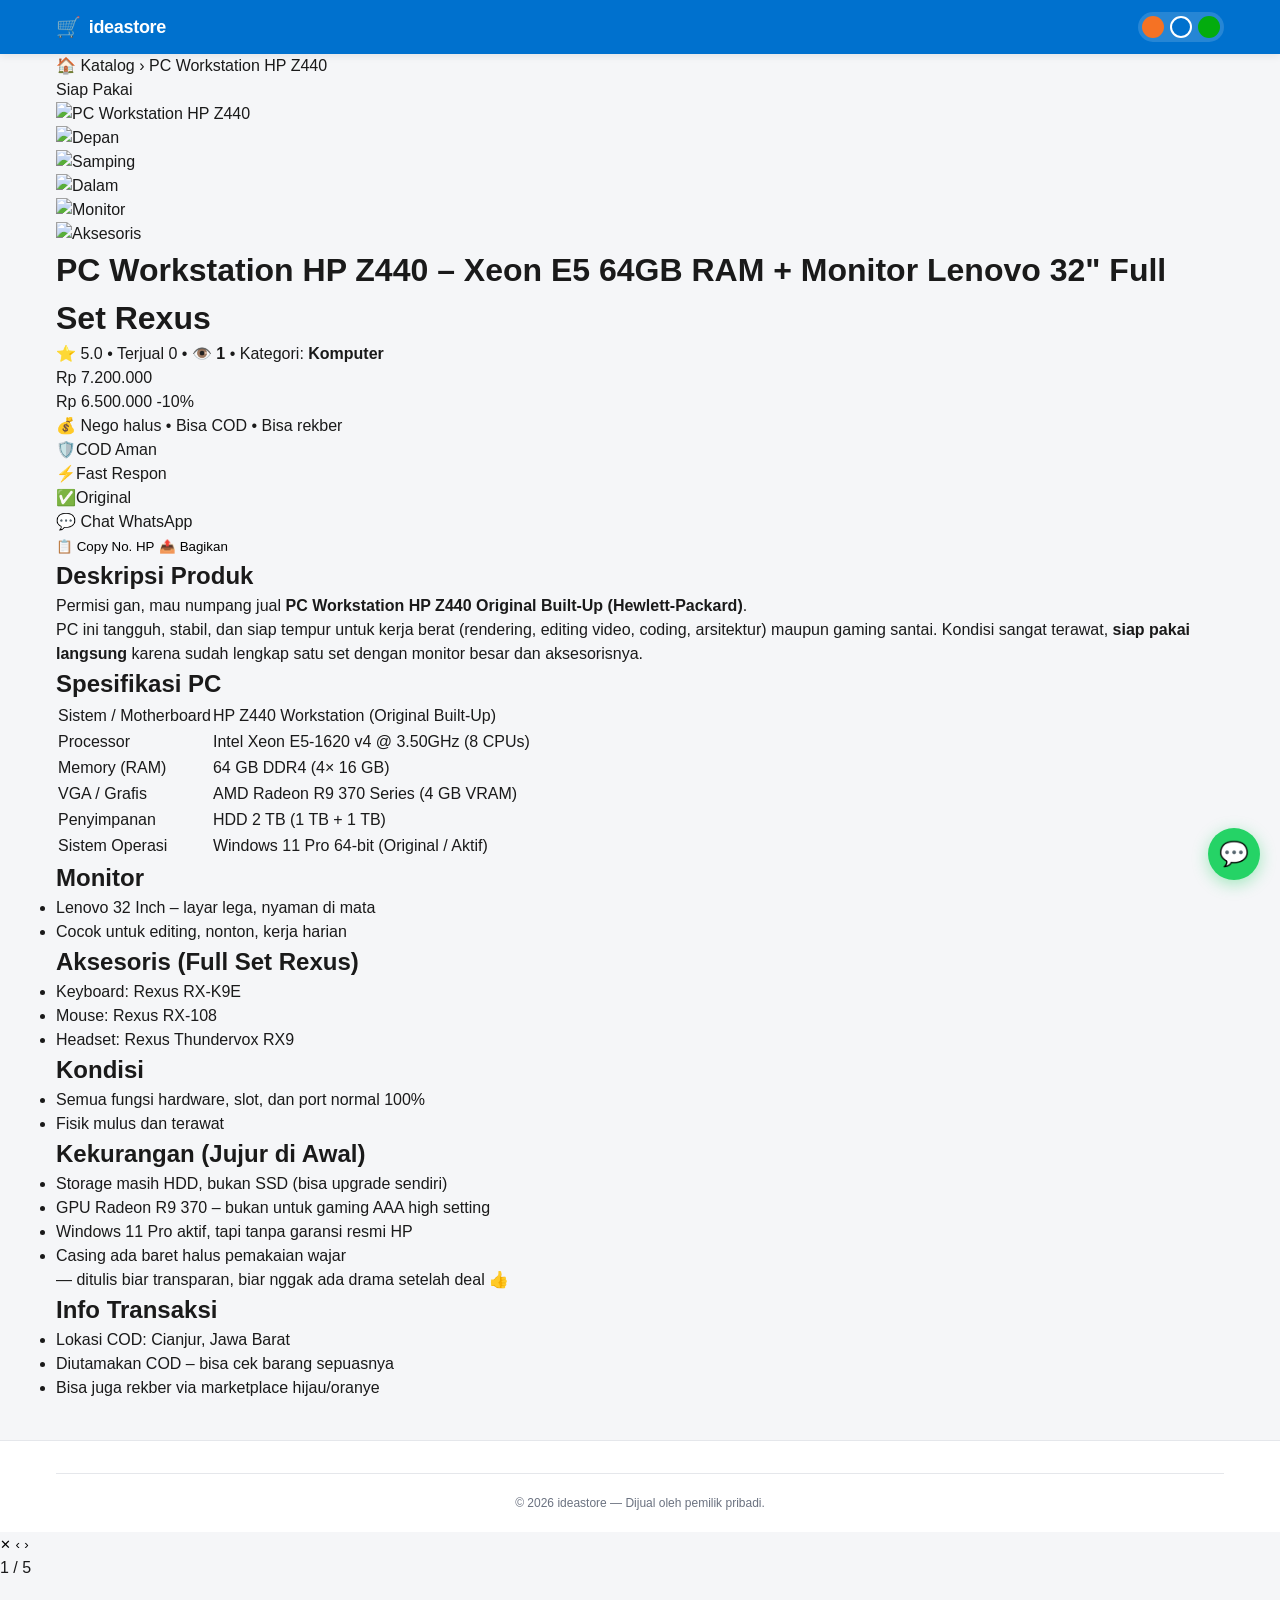
==== product/z440.html @ 25fdb463 "Add product page for HP Z440 Workstation" ====
<!DOCTYPE html>
<html lang="id">
<head>
<meta charset="UTF-8">
<meta name="viewport" content="width=device-width, initial-scale=1.0">
<title>PC Workstation HP Z440 – Xeon E5 64GB RAM + Monitor Lenovo 32" Full Set Rexus | ideastore</title>
<meta name="description" content="Jual PC Workstation HP Z440 original built-up, Xeon E5-1620 v4, RAM 64GB DDR4, monitor Lenovo 32 inch, full set Rexus. Siap pakai, COD aman.">

<!-- Open Graph -->
<meta property="og:title" content="PC Workstation HP Z440 – RAM 64GB + Monitor 32&quot; Full Set">
<meta property="og:description" content="Xeon E5-1620 v4, RAM 64GB DDR4, monitor Lenovo 32 inch, full set Rexus. Siap pakai, COD aman.">
<meta property="og:type" content="product">
<meta property="og:image" content="https://ideastoreaja.github.io/foto/z440/depan.jpg">

<!-- Favicon -->
<link rel="icon" href="data:image/svg+xml,<svg xmlns='http://www.w3.org/2000/svg' viewBox='0 0 100 100'><text y='.9em' font-size='90'>🛒</text></svg>">

<!-- CSS (relative path — naik 1 folder) -->
<link rel="stylesheet" href="../style.css">
</head>
<body class="theme-blibli">

<!-- ===== TOP BAR ===== -->
<header class="topbar">
  <div class="topbar-inner">
    <a href="../index.html" class="brand">
      <span class="brand-icon">🛒</span>
      <span class="brand-name">ideastore</span>
    </a>

    <div class="theme-switcher" title="Ganti tema">
      <button class="theme-dot dot-lazada" data-theme="theme-lazada" aria-label="Tema Lazada"></button>
      <button class="theme-dot dot-blibli active" data-theme="theme-blibli" aria-label="Tema Blibli"></button>
      <button class="theme-dot dot-tokped" data-theme="theme-tokped" aria-label="Tema Tokopedia"></button>
    </div>
  </div>
</header>

<!-- ===== BREADCRUMB ===== -->
<div class="container">
  <nav class="breadcrumb">
    <a href="../index.html">🏠 Katalog</a>
    <span class="bc-sep">›</span>
    <span class="bc-current">PC Workstation HP Z440</span>
  </nav>
</div>

<!-- ===== MAIN ===== -->
<main class="container">

  <!-- ===== PRODUCT HERO (2 kolom) ===== -->
  <div class="product-hero">

    <!-- GALLERY -->
    <div class="detail-gallery">
      <div class="detail-main-image-wrap">
        <span class="detail-badge status-ready" id="detailStatusBadge">Siap Pakai</span>
        <img id="detailMainImage" class="detail-main-image" src="../foto/z440/depan.jpg" alt="PC Workstation HP Z440">
      </div>
      <div class="detail-thumbs" id="detailThumbs">
        <img src="../foto/z440/depan.jpg" alt="Depan" class="active">
        <img src="../foto/z440/samping.jpg" alt="Samping">
        <img src="../foto/z440/dalam.jpg" alt="Dalam">
        <img src="../foto/z440/monitor.jpg" alt="Monitor">
        <img src="../foto/z440/aksesoris.jpg" alt="Aksesoris">
      </div>
    </div>

    <!-- INFO -->
    <div class="detail-info">
      <h1 class="detail-title">PC Workstation HP Z440 – Xeon E5 64GB RAM + Monitor Lenovo 32" Full Set Rexus</h1>

      <div class="detail-meta">
        <span>⭐ 5.0</span>
        <span class="dot">•</span>
        <span>Terjual 0</span>
        <span class="dot">•</span>
        <span>👁️ <strong id="viewCount">1</strong></span>
        <span class="dot">•</span>
        <span>Kategori: <strong>Komputer</strong></span>
      </div>

      <div class="detail-price-block">
        <div class="detail-price-old">Rp 7.200.000</div>
        <div class="detail-price-row">
          <span class="detail-price">Rp 6.500.000</span>
          <span class="detail-discount">-10%</span>
        </div>
        <div class="detail-price-note">💰 Nego halus • Bisa COD • Bisa rekber</div>
      </div>

      <div class="detail-trust">
        <div class="trust-item"><span class="trust-icon">🛡️</span><span>COD Aman</span></div>
        <div class="trust-item"><span class="trust-icon">⚡</span><span>Fast Respon</span></div>
        <div class="trust-item"><span class="trust-icon">✅</span><span>Original</span></div>
      </div>

      <div class="detail-cta">
        <a class="btn btn-primary" id="detailWa" href="#" target="_blank" rel="noopener">
          💬 Chat WhatsApp
        </a>
        <div class="btn-row">
          <button class="btn btn-outline" id="detailCopyWa">📋 Copy No. HP</button>
          <button class="btn btn-outline" id="detailShare">📤 Bagikan</button>
        </div>
      </div>
    </div>

  </div>

  <!-- ===== DESKRIPSI ===== -->
  <section class="detail-section">
    <h2 class="detail-section-title">Deskripsi Produk</h2>
    <div class="detail-desc">
      <p>Permisi gan, mau numpang jual <strong>PC Workstation HP Z440 Original Built-Up (Hewlett-Packard)</strong>.</p>
      <p>PC ini tangguh, stabil, dan siap tempur untuk kerja berat (rendering, editing video, coding, arsitektur) maupun gaming santai. Kondisi sangat terawat, <strong>siap pakai langsung</strong> karena sudah lengkap satu set dengan monitor besar dan aksesorisnya.</p>
    </div>
  </section>

  <!-- ===== SPESIFIKASI ===== -->
  <section class="detail-section">
    <h2 class="detail-section-title">Spesifikasi PC</h2>
    <table class="detail-spec-table">
      <tr><td>Sistem / Motherboard</td><td>HP Z440 Workstation (Original Built-Up)</td></tr>
      <tr><td>Processor</td><td>Intel Xeon E5-1620 v4 @ 3.50GHz (8 CPUs)</td></tr>
      <tr><td>Memory (RAM)</td><td>64 GB DDR4 (4× 16 GB)</td></tr>
      <tr><td>VGA / Grafis</td><td>AMD Radeon R9 370 Series (4 GB VRAM)</td></tr>
      <tr><td>Penyimpanan</td><td>HDD 2 TB (1 TB + 1 TB)</td></tr>
      <tr><td>Sistem Operasi</td><td>Windows 11 Pro 64-bit (Original / Aktif)</td></tr>
    </table>
  </section>

  <!-- ===== MONITOR ===== -->
  <section class="detail-section">
    <h2 class="detail-section-title">Monitor</h2>
    <ul class="detail-check-list">
      <li>Lenovo 32 Inch – layar lega, nyaman di mata</li>
      <li>Cocok untuk editing, nonton, kerja harian</li>
    </ul>
  </section>

  <!-- ===== AKSESORIS ===== -->
  <section class="detail-section">
    <h2 class="detail-section-title">Aksesoris (Full Set Rexus)</h2>
    <ul class="detail-check-list">
      <li>Keyboard: Rexus RX-K9E</li>
      <li>Mouse: Rexus RX-108</li>
      <li>Headset: Rexus Thundervox RX9</li>
    </ul>
  </section>

  <!-- ===== KONDISI ===== -->
  <section class="detail-section">
    <h2 class="detail-section-title">Kondisi</h2>
    <ul class="detail-check-list">
      <li>Semua fungsi hardware, slot, dan port normal 100%</li>
      <li>Fisik mulus dan terawat</li>
    </ul>
  </section>

  <!-- ===== MINUS / KEKURANGAN ===== -->
  <section class="detail-section">
    <h2 class="detail-section-title">Kekurangan (Jujur di Awal)</h2>
    <ul class="detail-check-list detail-minus-list">
      <li>Storage masih HDD, bukan SSD (bisa upgrade sendiri)</li>
      <li>GPU Radeon R9 370 – bukan untuk gaming AAA high setting</li>
      <li>Windows 11 Pro aktif, tapi tanpa garansi resmi HP</li>
      <li>Casing ada baret halus pemakaian wajar</li>
    </ul>
    <p class="detail-minus-note">— ditulis biar transparan, biar nggak ada drama setelah deal 👍</p>
  </section>

  <!-- ===== INFO TRANSAKSI ===== -->
  <section class="detail-section">
    <h2 class="detail-section-title">Info Transaksi</h2>
    <ul class="detail-check-list">
      <li>Lokasi COD: Cianjur, Jawa Barat</li>
      <li>Diutamakan COD – bisa cek barang sepuasnya</li>
      <li>Bisa juga rekber via marketplace hijau/oranye</li>
    </ul>
  </section>

</main>

<!-- ===== FOOTER ===== -->
<footer class="footer">
  <div class="container">
    <div class="footer-bottom">
      <p>&copy; <span id="year">2026</span> ideastore — Dijual oleh pemilik pribadi.</p>
    </div>
  </div>
</footer>

<!-- ===== FLOATING WA ===== -->
<a class="floating-wa" id="detailFloatingWa" href="#" target="_blank" rel="noopener" aria-label="Chat WhatsApp">
  <span class="floating-wa-icon">💬</span>
</a>

<!-- ===== LIGHTBOX ===== -->
<div class="lightbox" id="lightbox">
  <button class="lb-btn lb-close" id="lbClose">✕</button>
  <button class="lb-btn lb-prev" id="lbPrev">‹</button>
  <button class="lb-btn lb-next" id="lbNext">›</button>
  <img id="lbImage" src="" alt="">
  <div class="lb-counter" id="lbCounter">1 / 5</div>
</div>

<!-- ===== SCRIPT (relative path) ===== -->
<script src="../script.js"></script>
<script src="../product-detail.js"></script>
</body>
</html>
---- style.css ----
/* ============================================================
   ideastore — style.css
   Tema default: Blibli (biru)
   Support: Lazada (orange), Tokopedia (hijau)
   ============================================================ */

/* ==== RESET ==== */
*, *::before, *::after {
  box-sizing: border-box;
  margin: 0;
  padding: 0;
}

html { scroll-behavior: smooth; }

body {
  font-family: -apple-system, BlinkMacSystemFont, "Segoe UI", Roboto,
               "Helvetica Neue", Arial, sans-serif;
  background: var(--bg);
  color: var(--text);
  line-height: 1.5;
  -webkit-font-smoothing: antialiased;
  padding-bottom: 80px;
}

img { max-width: 100%; display: block; }

a { text-decoration: none; color: inherit; }

button { font-family: inherit; cursor: pointer; border: none; background: none; }

/* ==== THEME VARIABLES ==== */
:root,
body.theme-blibli {
  --primary: #0071ce;
  --primary-dark: #005ba5;
  --primary-light: #e6f1fb;
  --bg: #f5f6f8;
  --card: #ffffff;
  --border: #e5e7eb;
  --text: #1a1a1a;
  --muted: #6b7280;
  --badge-promo: #e50019;
  --badge-ready: #00a99d;
  --badge-terjual: #6b7280;
  --shadow: 0 1px 3px rgba(0,0,0,0.06), 0 1px 2px rgba(0,0,0,0.04);
  --shadow-hover: 0 4px 12px rgba(0,0,0,0.1);
}

body.theme-lazada {
  --primary: #f57224;
  --primary-dark: #d95a10;
  --primary-light: #fff3eb;
  --bg: #f5f5f5;
  --badge-promo: #ff424f;
  --badge-ready: #26aa99;
}

body.theme-tokped {
  --primary: #03ac0e;
  --primary-dark: #02960c;
  --primary-light: #e8f8e9;
  --bg: #f5f5f5;
  --badge-promo: #ff5f2e;
  --badge-ready: #03ac0e;
}

/* ==== LAYOUT ==== */
.container {
  max-width: 1200px;
  margin: 0 auto;
  padding: 0 16px;
}

/* ==== TOP BAR ==== */
.topbar {
  background: var(--primary);
  color: #fff;
  position: sticky;
  top: 0;
  z-index: 100;
  box-shadow: 0 2px 8px rgba(0,0,0,0.08);
}

.topbar-inner {
  max-width: 1200px;
  margin: 0 auto;
  padding: 12px 16px;
  display: flex;
  align-items: center;
  justify-content: space-between;
  gap: 12px;
}

.brand {
  display: flex;
  align-items: center;
  gap: 8px;
  font-weight: 800;
  font-size: 18px;
  color: #fff;
  letter-spacing: -0.3px;
}

.brand-icon { font-size: 20px; }

.brand-name { font-size: 18px; }

/* Theme Switcher */
.theme-switcher {
  display: flex;
  gap: 6px;
  background: rgba(255,255,255,0.15);
  padding: 4px;
  border-radius: 999px;
}

.theme-dot {
  width: 22px;
  height: 22px;
  border-radius: 50%;
  border: 2px solid transparent;
  transition: transform 0.15s, border-color 0.2s;
}

.theme-dot:hover { transform: scale(1.15); }

.theme-dot.active { border-color: #fff; }

.theme-dot.dot-lazada { background: #f57224; }
.theme-dot.dot-blibli { background: #0071ce; }
.theme-dot.dot-tokped { background: #03ac0e; }

/* ==== HERO ==== */
.hero {
  background: linear-gradient(135deg, var(--primary), var(--primary-dark));
  color: #fff;
  padding: 40px 0 32px;
  margin-bottom: 24px;
}

.hero-title {
  font-size: 28px;
  font-weight: 800;
  line-height: 1.25;
  margin-bottom: 8px;
  letter-spacing: -0.5px;
}

.hero-accent {
  background: rgba(255,255,255,0.2);
  padding: 2px 10px;
  border-radius: 6px;
}

.hero-sub {
  font-size: 15px;
  opacity: 0.92;
  max-width: 600px;
  margin-bottom: 24px;
}

.hero-stats {
  display: flex;
  gap: 12px;
  flex-wrap: wrap;
}

.stat {
  background: rgba(255,255,255,0.15);
  padding: 10px 18px;
  border-radius: 10px;
  backdrop-filter: blur(8px);
  min-width: 90px;
}

.stat-num {
  display: block;
  font-size: 22px;
  font-weight: 800;
  line-height: 1.1;
}

.stat-label {
  display: block;
  font-size: 11px;
  opacity: 0.85;
  margin-top: 2px;
}

/* ==== TOOLBAR (Search + Filter) ==== */
.toolbar {
  display: flex;
  flex-direction: column;
  gap: 12px;
  margin-bottom: 20px;
}

.search-wrap {
  position: relative;
  display: flex;
  align-items: center;
  background: var(--card);
  border: 1px solid var(--border);
  border-radius: 10px;
  padding: 0 14px;
  transition: border-color 0.2s, box-shadow 0.2s;
}

.search-wrap:focus-within {
  border-color: var(--primary);
  box-shadow: 0 0 0 3px var(--primary-light);
}

.search-icon {
  font-size: 16px;
  opacity: 0.6;
  margin-right: 8px;
}

.search-input {
  flex: 1;
  border: none;
  outline: none;
  padding: 12px 0;
  font-size: 14px;
  background: transparent;
  color: var(--text);
  font-family: inherit;
}

.search-input::placeholder { color: var(--muted); }

.search-clear {
  font-size: 14px;
  color: var(--muted);
  padding: 4px 8px;
  border-radius: 6px;
  transition: background 0.2s, color 0.2s;
}

.search-clear:hover {
  background: var(--bg);
  color: var(--text);
}

.filter-tabs {
  display: flex;
  gap: 8px;
  overflow-x: auto;
  scrollbar-width: none;
  padding-bottom: 2px;
}

.filter-tabs::-webkit-scrollbar { display: none; }

.filter-tab {
  padding: 8px 16px;
  border-radius: 999px;
  font-size: 13px;
  font-weight: 600;
  white-space: nowrap;
  background: var(--card);
  color: var(--muted);
  border: 1px solid var(--border);
  transition: all 0.2s;
}

.filter-tab:hover {
  border-color: var(--primary);
  color: var(--primary);
}

.filter-tab.active {
  background: var(--primary);
  color: #fff;
  border-color: var(--primary);
}

/* ==== PRODUCT GRID ==== */
.product-grid {
  display: grid;
  grid-template-columns: repeat(2, 1fr);
  gap: 12px;
  margin-bottom: 40px;
}

@media (min-width: 640px) {
  .product-grid { grid-template-columns: repeat(3, 1fr); gap: 16px; }
}

@media (min-width: 1024px) {
  .product-grid { grid-template-columns: repeat(4, 1fr); gap: 20px; }
}

/* ==== PRODUCT CARD ==== */
.product-card {
  background: var(--card);
  border-radius: 10px;
  overflow: hidden;
  box-shadow: var(--shadow);
  transition: transform 0.2s, box-shadow 0.2s;
  display: flex;
  flex-direction: column;
  position: relative;
}

.product-card:hover {
  transform: translateY(-3px);
  box-shadow: var(--shadow-hover);
}

.product-card.sold {
  opacity: 0.7;
}

.card-image-wrap {
  position: relative;
  aspect-ratio: 1;
  background: #fafafa;
  overflow: hidden;
}

.card-image {
  width: 100%;
  height: 100%;
  object-fit: cover;
  transition: transform 0.3s;
}

.product-card:hover .card-image {
  transform: scale(1.05);
}

/* Status Badge */
.status-badge {
  position: absolute;
  top: 8px;
  left: 8px;
  font-size: 10px;
  font-weight: 700;
  padding: 4px 8px;
  border-radius: 4px;
  color: #fff;
  text-transform: uppercase;
  letter-spacing: 0.3px;
  z-index: 2;
}

.status-badge.ready { background: var(--badge-ready); }
.status-badge.promo { background: var(--badge-promo); }
.status-badge.terjual { background: var(--badge-terjual); }

/* Sold Overlay */
.sold-overlay {
  position: absolute;
  inset: 0;
  background: rgba(0,0,0,0.5);
  display: flex;
  align-items: center;
  justify-content: center;
  color: #fff;
  font-weight: 800;
  font-size: 16px;
  letter-spacing: 2px;
  z-index: 1;
}

/* Card Body */
.card-body {
  padding: 10px 12px 14px;
  display: flex;
  flex-direction: column;
  gap: 6px;
  flex: 1;
}

.card-title {
  font-size: 13px;
  font-weight: 500;
  line-height: 1.4;
  color: var(--text);
  display: -webkit-box;
  -webkit-line-clamp: 2;
  -webkit-box-orient: vertical;
  overflow: hidden;
  min-height: 36px;
}

.card-price-row {
  display: flex;
  align-items: baseline;
  gap: 6px;
  flex-wrap: wrap;
}

.card-price {
  font-size: 15px;
  font-weight: 800;
  color: var(--badge-promo);
}

.card-price-old {
  font-size: 11px;
  color: var(--muted);
  text-decoration: line-through;
}

.card-discount {
  font-size: 10px;
  font-weight: 700;
  color: var(--badge-promo);
  background: rgba(229,0,25,0.1);
  padding: 1px 5px;
  border-radius: 3px;
}

.card-meta {
  display: flex;
  align-items: center;
  gap: 8px;
  font-size: 11px;
  color: var(--muted);
  margin-top: auto;
}

.card-meta .dot { opacity: 0.5; }

/* ==== STATE (Loading / Empty / Error) ==== */
.loading-state,
.empty-state,
.error-state {
  grid-column: 1 / -1;
  text-align: center;
  padding: 60px 20px;
  color: var(--muted);
}

.empty-icon {
  font-size: 48px;
  margin-bottom: 12px;
}

.empty-state h3,
.error-state h3 {
  color: var(--text);
  font-size: 16px;
  margin-bottom: 8px;
}

.empty-state p,
.error-state p {
  font-size: 13px;
  max-width: 400px;
  margin: 0 auto 6px;
}

.error-hint {
  font-size: 12px;
  color: var(--muted);
}

.error-hint code {
  background: var(--bg);
  padding: 2px 6px;
  border-radius: 4px;
  font-family: "Courier New", monospace;
  font-size: 11px;
}

.spinner {
  width: 32px;
  height: 32px;
  border: 3px solid var(--border);
  border-top-color: var(--primary);
  border-radius: 50%;
  animation: spin 0.8s linear infinite;
  margin: 0 auto 12px;
}

@keyframes spin {
  to { transform: rotate(360deg); }
}

/* ==== FOOTER ==== */
.footer {
  background: var(--card);
  border-top: 1px solid var(--border);
  padding: 32px 0 20px;
  margin-top: 40px;
}

.footer-content {
  display: grid;
  grid-template-columns: 1fr;
  gap: 24px;
  margin-bottom: 24px;
}

@media (min-width: 640px) {
  .footer-content { grid-template-columns: 2fr 1fr; }
}

.footer-brand .brand {
  color: var(--text);
  margin-bottom: 8px;
}

.footer-tagline {
  font-size: 13px;
  color: var(--muted);
  max-width: 320px;
}

.footer-contact h4 {
  font-size: 13px;
  font-weight: 700;
  color: var(--text);
  margin-bottom: 10px;
  text-transform: uppercase;
  letter-spacing: 0.5px;
}

.footer-wa {
  display: inline-flex;
  align-items: center;
  gap: 8px;
  background: var(--primary);
  color: #fff;
  padding: 10px 18px;
  border-radius: 8px;
  font-size: 13px;
  font-weight: 600;
  transition: opacity 0.2s;
}

.footer-wa:hover { opacity: 0.9; }

.footer-link {
  display: block;
  margin-top: 8px;
  font-size: 13px;
  color: var(--primary);
  font-weight: 500;
}

.footer-bottom {
  padding-top: 20px;
  border-top: 1px solid var(--border);
  text-align: center;
  font-size: 12px;
  color: var(--muted);
}

/* ==== FLOATING WA ==== */
.floating-wa {
  position: fixed;
  bottom: 20px;
  right: 20px;
  width: 52px;
  height: 52px;
  background: #25d366;
  border-radius: 50%;
  display: flex;
  align-items: center;
  justify-content: center;
  box-shadow: 0 4px 16px rgba(37,211,102,0.4);
  z-index: 200;
  transition: transform 0.2s, box-shadow 0.2s;
}

.floating-wa:hover {
  transform: scale(1.1);
  box-shadow: 0 6px 20px rgba(37,211,102,0.55);
}

.floating-wa-icon {
  font-size: 24px;
}

/* ==== RESPONSIVE ==== */
@media (max-width: 640px) {
  .hero { padding: 28px 0 24px; }
  .hero-title { font-size: 22px; }
  .hero-sub { font-size: 13px; }
  .stat-num { font-size: 18px; }
  .stat { padding: 8px 14px; min-width: 80px; }
  .brand-name { font-size: 16px; }
  .brand-icon { font-size: 18px; }
}

/* ==== UTILITY ==== */
[hidden] { display: none !important; }
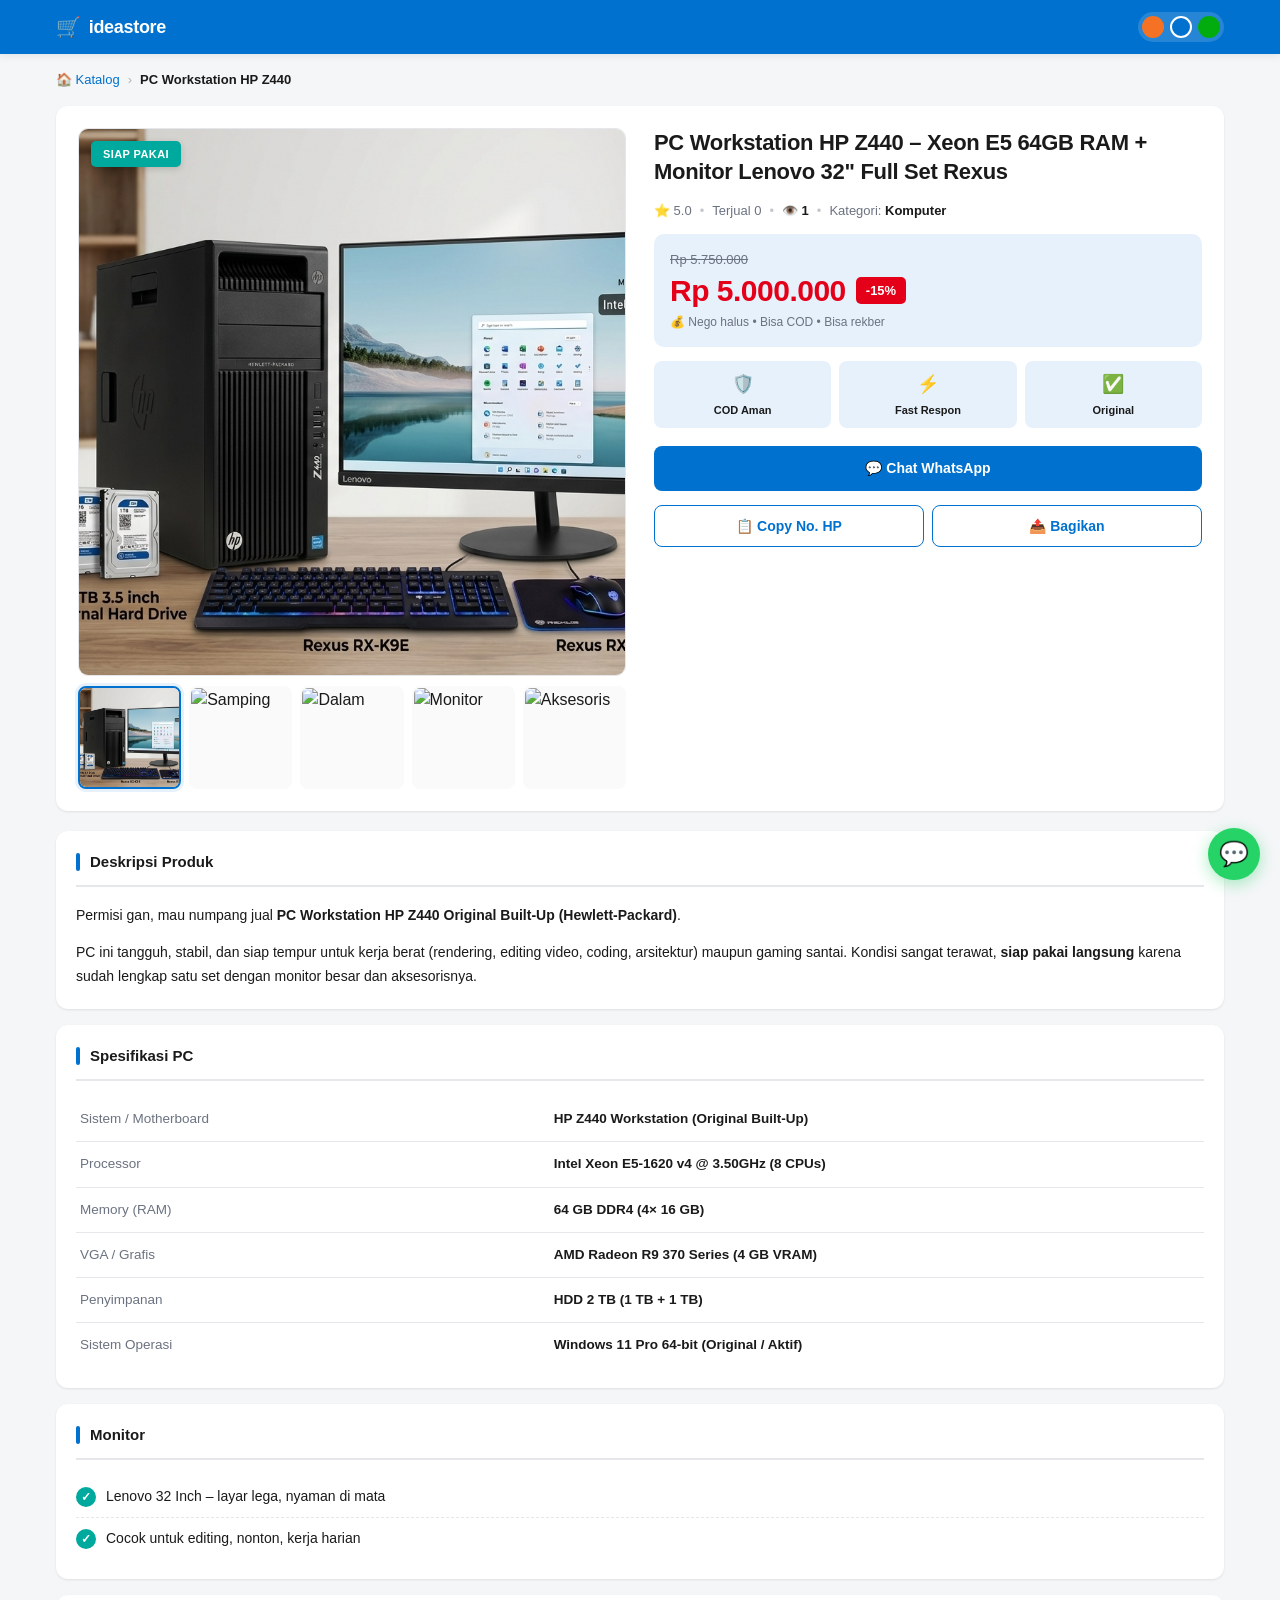
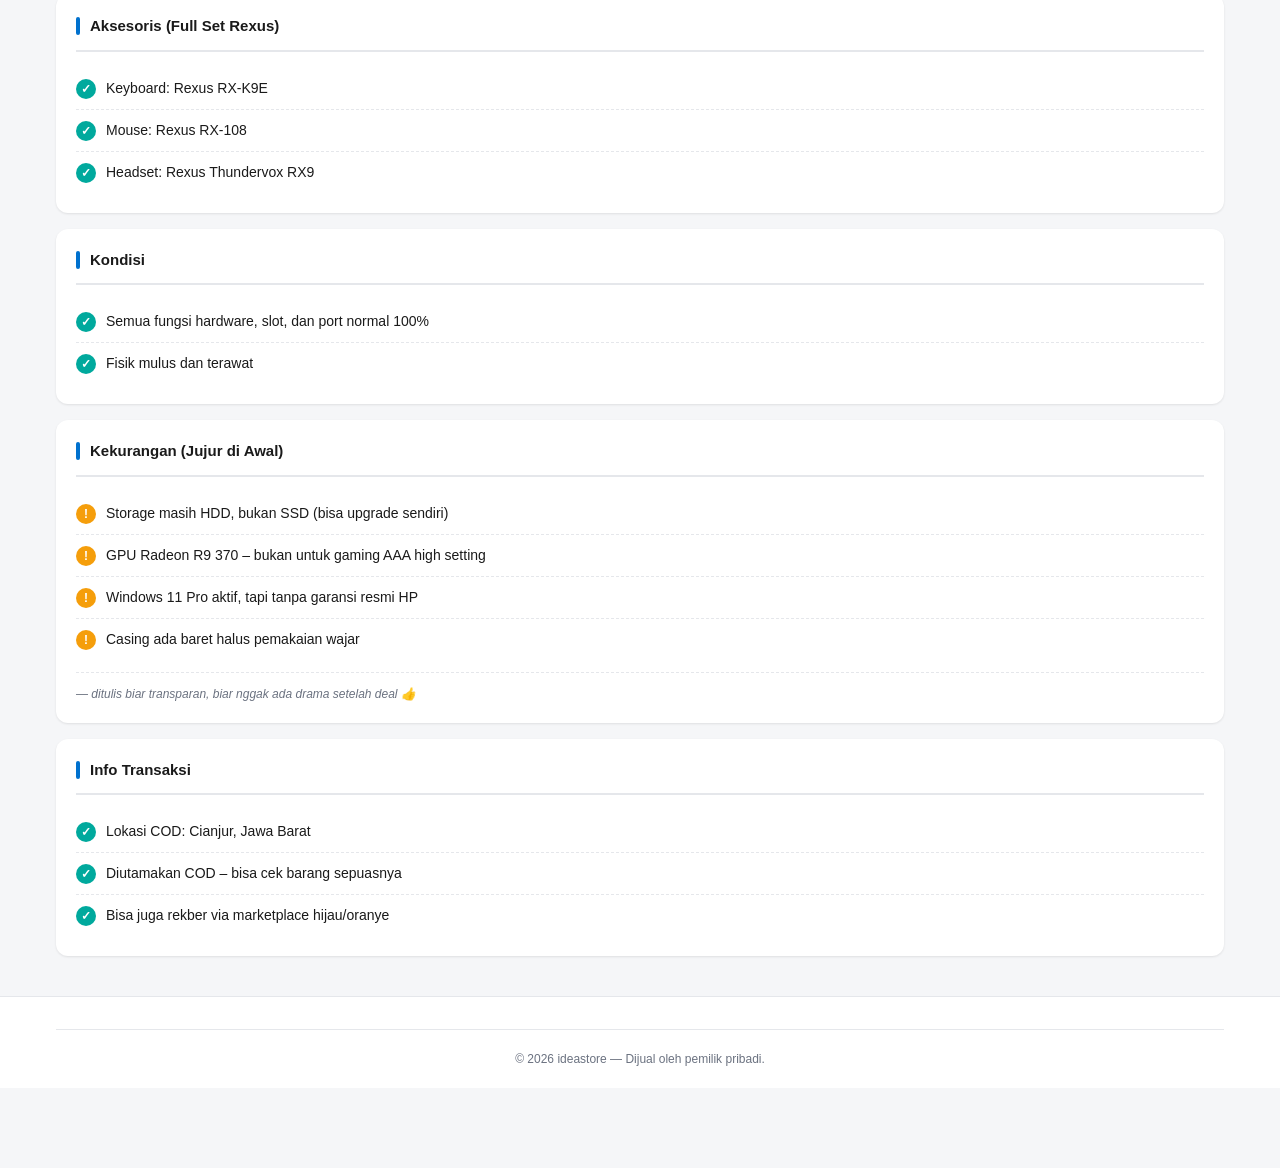
==== commit 5d57f1f8: "Update product prices and discount details" ====
--- a/product/z440.html
+++ b/product/z440.html
@@ -81,10 +81,10 @@
       </div>
 
       <div class="detail-price-block">
-        <div class="detail-price-old">Rp 7.200.000</div>
+        <div class="detail-price-old">Rp 5.750.000</div>
         <div class="detail-price-row">
-          <span class="detail-price">Rp 6.500.000</span>
-          <span class="detail-discount">-10%</span>
+          <span class="detail-price">Rp 5.000.000</span>
+          <span class="detail-discount">-15%</span>
         </div>
         <div class="detail-price-note">💰 Nego halus • Bisa COD • Bisa rekber</div>
       </div>
--- a/style.css
+++ b/style.css
@@ -1,5 +1,6 @@
 /* ============================================================
-   ideastore — style.css
+   ideastore — style.css (FULL)
+   Katalog + Detail Produk
    Tema default: Blibli (biru)
    Support: Lazada (orange), Tokopedia (hijau)
    ============================================================ */
@@ -103,7 +104,6 @@
 }
 
 .brand-icon { font-size: 20px; }
-
 .brand-name { font-size: 18px; }
 
 /* Theme Switcher */
@@ -124,9 +124,7 @@
 }
 
 .theme-dot:hover { transform: scale(1.15); }
-
 .theme-dot.active { border-color: #fff; }
-
 .theme-dot.dot-lazada { background: #f57224; }
 .theme-dot.dot-blibli { background: #0071ce; }
 .theme-dot.dot-tokped { background: #03ac0e; }
@@ -188,7 +186,7 @@
   margin-top: 2px;
 }
 
-/* ==== TOOLBAR (Search + Filter) ==== */
+/* ==== TOOLBAR ==== */
 .toolbar {
   display: flex;
   flex-direction: column;
@@ -310,9 +308,7 @@
   box-shadow: var(--shadow-hover);
 }
 
-.product-card.sold {
-  opacity: 0.7;
-}
+.product-card.sold { opacity: 0.7; }
 
 .card-image-wrap {
   position: relative;
@@ -328,11 +324,8 @@
   transition: transform 0.3s;
 }
 
-.product-card:hover .card-image {
-  transform: scale(1.05);
-}
-
-/* Status Badge */
+.product-card:hover .card-image { transform: scale(1.05); }
+
 .status-badge {
   position: absolute;
   top: 8px;
@@ -351,7 +344,6 @@
 .status-badge.promo { background: var(--badge-promo); }
 .status-badge.terjual { background: var(--badge-terjual); }
 
-/* Sold Overlay */
 .sold-overlay {
   position: absolute;
   inset: 0;
@@ -366,7 +358,6 @@
   z-index: 1;
 }
 
-/* Card Body */
 .card-body {
   padding: 10px 12px 14px;
   display: flex;
@@ -426,7 +417,7 @@
 
 .card-meta .dot { opacity: 0.5; }
 
-/* ==== STATE (Loading / Empty / Error) ==== */
+/* ==== STATE ==== */
 .loading-state,
 .empty-state,
 .error-state {
@@ -455,10 +446,7 @@
   margin: 0 auto 6px;
 }
 
-.error-hint {
-  font-size: 12px;
-  color: var(--muted);
-}
+.error-hint { font-size: 12px; color: var(--muted); }
 
 .error-hint code {
   background: var(--bg);
@@ -478,9 +466,7 @@
   margin: 0 auto 12px;
 }
 
-@keyframes spin {
-  to { transform: rotate(360deg); }
-}
+@keyframes spin { to { transform: rotate(360deg); } }
 
 /* ==== FOOTER ==== */
 .footer {
@@ -574,8 +560,454 @@
   box-shadow: 0 6px 20px rgba(37,211,102,0.55);
 }
 
-.floating-wa-icon {
-  font-size: 24px;
+.floating-wa-icon { font-size: 24px; }
+
+/* ============================================================
+   DETAIL PRODUK (product/*.html)
+   ============================================================ */
+
+/* ==== BREADCRUMB ==== */
+.breadcrumb {
+  display: flex;
+  align-items: center;
+  gap: 8px;
+  font-size: 13px;
+  color: var(--muted);
+  padding: 16px 0;
+  overflow-x: auto;
+  scrollbar-width: none;
+  white-space: nowrap;
+}
+.breadcrumb::-webkit-scrollbar { display: none; }
+.breadcrumb a {
+  color: var(--primary);
+  font-weight: 500;
+  transition: opacity 0.2s;
+}
+.breadcrumb a:hover { opacity: 0.75; }
+.bc-sep { color: var(--muted); opacity: 0.5; }
+.bc-current {
+  color: var(--text);
+  font-weight: 600;
+  max-width: 240px;
+  overflow: hidden;
+  text-overflow: ellipsis;
+}
+
+/* ==== PRODUCT HERO ==== */
+.product-hero {
+  display: grid;
+  grid-template-columns: 1fr;
+  gap: 20px;
+  background: var(--card);
+  border-radius: 12px;
+  padding: 16px;
+  margin-bottom: 20px;
+  box-shadow: var(--shadow);
+}
+
+@media (min-width: 768px) {
+  .product-hero {
+    grid-template-columns: minmax(0, 1fr) minmax(0, 1fr);
+    gap: 28px;
+    padding: 22px;
+  }
+}
+
+/* ==== DETAIL GALLERY ==== */
+.detail-gallery { width: 100%; }
+
+.detail-main-image-wrap {
+  position: relative;
+  border-radius: 10px;
+  overflow: hidden;
+  background: #fafafa;
+  aspect-ratio: 1;
+  border: 1px solid var(--border);
+  cursor: zoom-in;
+}
+
+.detail-main-image {
+  width: 100%;
+  height: 100%;
+  object-fit: cover;
+  display: block;
+  transition: transform 0.3s;
+}
+
+.detail-main-image-wrap:hover .detail-main-image { transform: scale(1.03); }
+
+.detail-badge {
+  position: absolute;
+  top: 12px;
+  left: 12px;
+  font-size: 11px;
+  font-weight: 700;
+  padding: 5px 12px;
+  border-radius: 5px;
+  color: #fff;
+  text-transform: uppercase;
+  letter-spacing: 0.4px;
+  z-index: 2;
+  box-shadow: 0 2px 6px rgba(0,0,0,0.15);
+}
+.detail-badge.status-ready { background: var(--badge-ready); }
+.detail-badge.status-promo { background: var(--badge-promo); }
+.detail-badge.status-terjual { background: var(--badge-terjual); }
+
+.detail-thumbs {
+  display: grid;
+  grid-template-columns: repeat(5, 1fr);
+  gap: 8px;
+  margin-top: 10px;
+}
+
+.detail-thumbs img {
+  width: 100%;
+  aspect-ratio: 1;
+  object-fit: cover;
+  border-radius: 8px;
+  cursor: pointer;
+  border: 2px solid transparent;
+  transition: border-color 0.2s, transform 0.15s;
+  background: #fafafa;
+}
+
+.detail-thumbs img:hover {
+  border-color: var(--primary);
+  transform: translateY(-2px);
+}
+
+.detail-thumbs img.active {
+  border-color: var(--primary);
+  box-shadow: 0 0 0 3px var(--primary-light);
+}
+
+/* ==== DETAIL INFO ==== */
+.detail-info {
+  display: flex;
+  flex-direction: column;
+  gap: 14px;
+}
+
+.detail-title {
+  font-size: 20px;
+  font-weight: 700;
+  line-height: 1.35;
+  color: var(--text);
+  letter-spacing: -0.3px;
+}
+
+@media (min-width: 768px) {
+  .detail-title { font-size: 22px; }
+}
+
+.detail-meta {
+  display: flex;
+  flex-wrap: wrap;
+  align-items: center;
+  gap: 8px;
+  font-size: 13px;
+  color: var(--muted);
+}
+
+.detail-meta .dot { opacity: 0.4; }
+.detail-meta strong { color: var(--text); font-weight: 600; }
+
+.detail-price-block {
+  background: var(--primary-light);
+  padding: 16px;
+  border-radius: 10px;
+}
+
+.detail-price-old {
+  font-size: 13px;
+  color: var(--muted);
+  text-decoration: line-through;
+  margin-bottom: 4px;
+}
+
+.detail-price-row {
+  display: flex;
+  align-items: center;
+  gap: 10px;
+  flex-wrap: wrap;
+}
+
+.detail-price {
+  font-size: 30px;
+  font-weight: 800;
+  color: var(--badge-promo);
+  line-height: 1.1;
+  letter-spacing: -0.5px;
+}
+
+.detail-discount {
+  background: var(--badge-promo);
+  color: #fff;
+  font-size: 13px;
+  font-weight: 700;
+  padding: 4px 10px;
+  border-radius: 5px;
+}
+
+.detail-price-note {
+  font-size: 12px;
+  color: var(--muted);
+  margin-top: 6px;
+}
+
+.detail-trust {
+  display: grid;
+  grid-template-columns: repeat(3, 1fr);
+  gap: 8px;
+}
+
+.trust-item {
+  display: flex;
+  flex-direction: column;
+  align-items: center;
+  gap: 4px;
+  padding: 10px 6px;
+  background: var(--primary-light);
+  border-radius: 8px;
+  font-size: 11px;
+  font-weight: 600;
+  color: var(--text);
+  text-align: center;
+}
+
+.trust-icon { font-size: 18px; }
+
+.detail-cta {
+  display: flex;
+  flex-direction: column;
+  gap: 8px;
+  margin-top: 4px;
+}
+
+/* ==== BUTTONS ==== */
+.btn {
+  display: block;
+  width: 100%;
+  text-align: center;
+  padding: 12px;
+  border-radius: 8px;
+  font-weight: 600;
+  font-size: 14px;
+  text-decoration: none;
+  border: none;
+  cursor: pointer;
+  font-family: inherit;
+  transition: opacity 0.2s, transform 0.1s;
+}
+
+.btn:active { transform: scale(0.98); }
+
+.btn-primary {
+  background: var(--primary);
+  color: #fff;
+}
+
+.btn-primary:hover { opacity: 0.9; }
+
+.btn-outline {
+  background: transparent;
+  color: var(--primary);
+  border: 1.5px solid var(--primary);
+}
+
+.btn-outline:hover { background: var(--primary-light); }
+
+.btn-row {
+  display: grid;
+  grid-template-columns: 1fr 1fr;
+  gap: 8px;
+  margin-top: 6px;
+}
+
+/* ==== DETAIL SECTION ==== */
+.detail-section {
+  background: var(--card);
+  border-radius: 12px;
+  padding: 20px;
+  margin-bottom: 16px;
+  box-shadow: var(--shadow);
+}
+
+.detail-section-title {
+  font-size: 15px;
+  font-weight: 700;
+  color: var(--text);
+  padding-bottom: 12px;
+  margin-bottom: 16px;
+  border-bottom: 2px solid var(--border);
+  position: relative;
+  display: flex;
+  align-items: center;
+  gap: 10px;
+}
+
+.detail-section-title::before {
+  content: "";
+  width: 4px;
+  height: 18px;
+  background: var(--primary);
+  border-radius: 2px;
+}
+
+.detail-desc {
+  font-size: 14px;
+  line-height: 1.75;
+  color: var(--text);
+}
+
+.detail-desc p { margin-bottom: 12px; }
+.detail-desc p:last-child { margin-bottom: 0; }
+.detail-desc strong { font-weight: 700; color: var(--text); }
+
+/* ==== DETAIL SPEC TABLE ==== */
+.detail-spec-table {
+  width: 100%;
+  border-collapse: collapse;
+  font-size: 13.5px;
+}
+
+.detail-spec-table tr { border-bottom: 1px solid var(--border); }
+.detail-spec-table tr:last-child { border-bottom: none; }
+
+.detail-spec-table td {
+  padding: 12px 4px;
+  vertical-align: top;
+  line-height: 1.5;
+}
+
+.detail-spec-table td:first-child {
+  color: var(--muted);
+  width: 42%;
+  font-weight: 500;
+}
+
+.detail-spec-table td:last-child {
+  color: var(--text);
+  font-weight: 600;
+}
+
+/* ==== DETAIL CHECK LIST ==== */
+.detail-check-list {
+  list-style: none;
+  font-size: 14px;
+}
+
+.detail-check-list li {
+  padding: 10px 0 10px 30px;
+  position: relative;
+  border-bottom: 1px dashed var(--border);
+  line-height: 1.5;
+}
+
+.detail-check-list li:last-child { border-bottom: none; }
+
+.detail-check-list li::before {
+  content: "✓";
+  position: absolute;
+  left: 0;
+  top: 11px;
+  width: 20px;
+  height: 20px;
+  background: var(--badge-ready);
+  color: #fff;
+  font-size: 12px;
+  font-weight: 700;
+  border-radius: 50%;
+  display: flex;
+  align-items: center;
+  justify-content: center;
+}
+
+.detail-minus-list li::before {
+  content: "!";
+  background: #f59e0b;
+}
+
+.detail-minus-note {
+  font-size: 12px;
+  color: var(--muted);
+  font-style: italic;
+  margin-top: 12px;
+  padding-top: 12px;
+  border-top: 1px dashed var(--border);
+}
+
+/* ==== LIGHTBOX ==== */
+.lightbox {
+  position: fixed;
+  inset: 0;
+  background: rgba(0,0,0,0.94);
+  display: none;
+  align-items: center;
+  justify-content: center;
+  z-index: 1000;
+  padding: 20px;
+  animation: fadeIn 0.2s;
+}
+
+.lightbox.active { display: flex; }
+
+@keyframes fadeIn {
+  from { opacity: 0; }
+  to { opacity: 1; }
+}
+
+.lightbox img {
+  max-width: 95vw;
+  max-height: 85vh;
+  border-radius: 6px;
+  object-fit: contain;
+  box-shadow: 0 8px 40px rgba(0,0,0,0.5);
+}
+
+.lb-btn {
+  position: absolute;
+  background: rgba(255,255,255,0.15);
+  color: #fff;
+  border: none;
+  cursor: pointer;
+  font-size: 22px;
+  width: 46px;
+  height: 46px;
+  border-radius: 50%;
+  display: flex;
+  align-items: center;
+  justify-content: center;
+  transition: background 0.2s, transform 0.15s;
+  backdrop-filter: blur(8px);
+}
+
+.lb-btn:hover {
+  background: rgba(255,255,255,0.3);
+  transform: scale(1.08);
+}
+
+.lb-close { top: 16px; right: 16px; }
+.lb-prev { left: 16px; top: 50%; transform: translateY(-50%); }
+.lb-next { right: 16px; top: 50%; transform: translateY(-50%); }
+
+.lb-prev:hover { transform: translateY(-50%) scale(1.08); }
+.lb-next:hover { transform: translateY(-50%) scale(1.08); }
+
+.lb-counter {
+  position: absolute;
+  bottom: 24px;
+  left: 50%;
+  transform: translateX(-50%);
+  color: #fff;
+  font-size: 13px;
+  font-weight: 600;
+  background: rgba(0,0,0,0.7);
+  padding: 6px 16px;
+  border-radius: 999px;
+  backdrop-filter: blur(8px);
 }
 
 /* ==== RESPONSIVE ==== */
@@ -587,6 +1019,15 @@
   .stat { padding: 8px 14px; min-width: 80px; }
   .brand-name { font-size: 16px; }
   .brand-icon { font-size: 18px; }
+  .detail-title { font-size: 17px; }
+  .detail-price { font-size: 24px; }
+  .detail-price-block { padding: 14px; }
+  .detail-section { padding: 16px; }
+  .detail-spec-table td { padding: 10px 2px; font-size: 13px; }
+  .detail-spec-table td:first-child { width: 44%; }
+  .detail-check-list li { font-size: 13px; padding-left: 28px; }
+  .detail-check-list li::before { width: 18px; height: 18px; font-size: 11px; top: 10px; }
+  .lb-btn { width: 40px; height: 40px; font-size: 18px; }
 }
 
 /* ==== UTILITY ==== */
